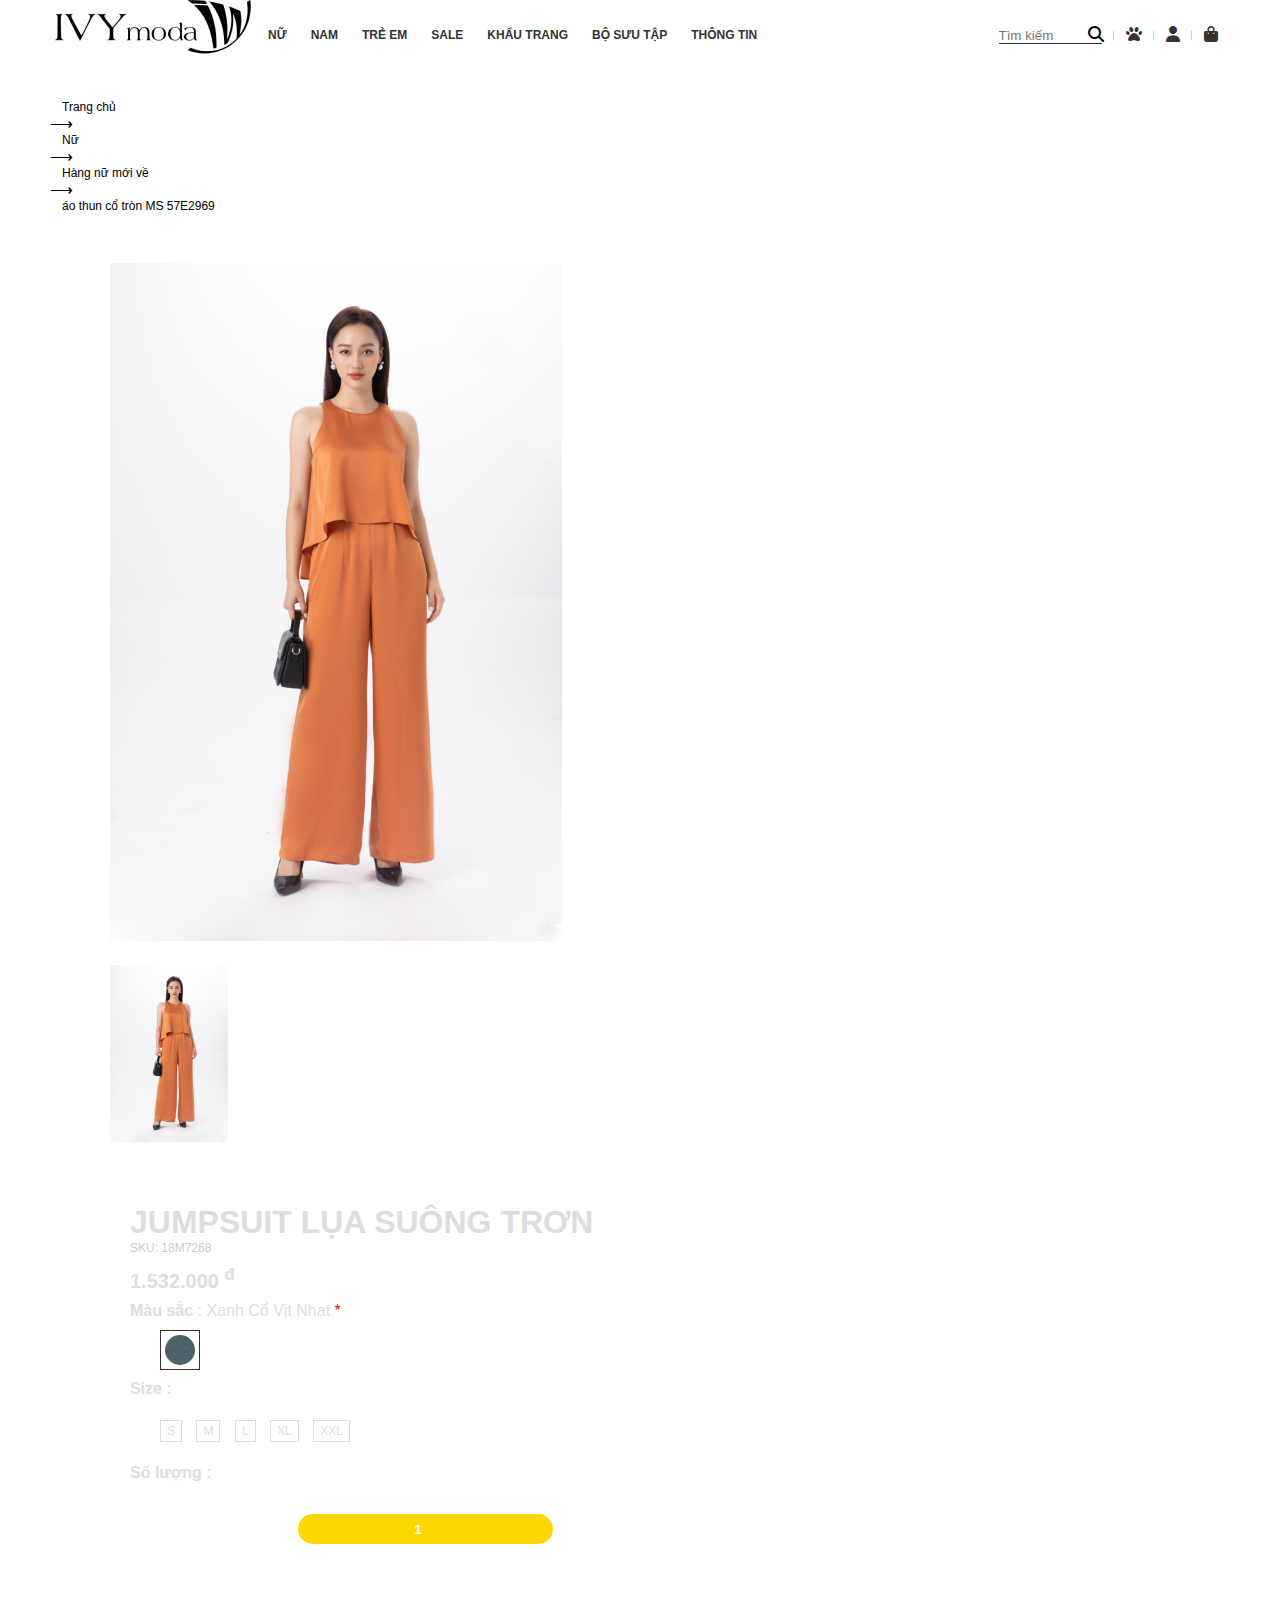
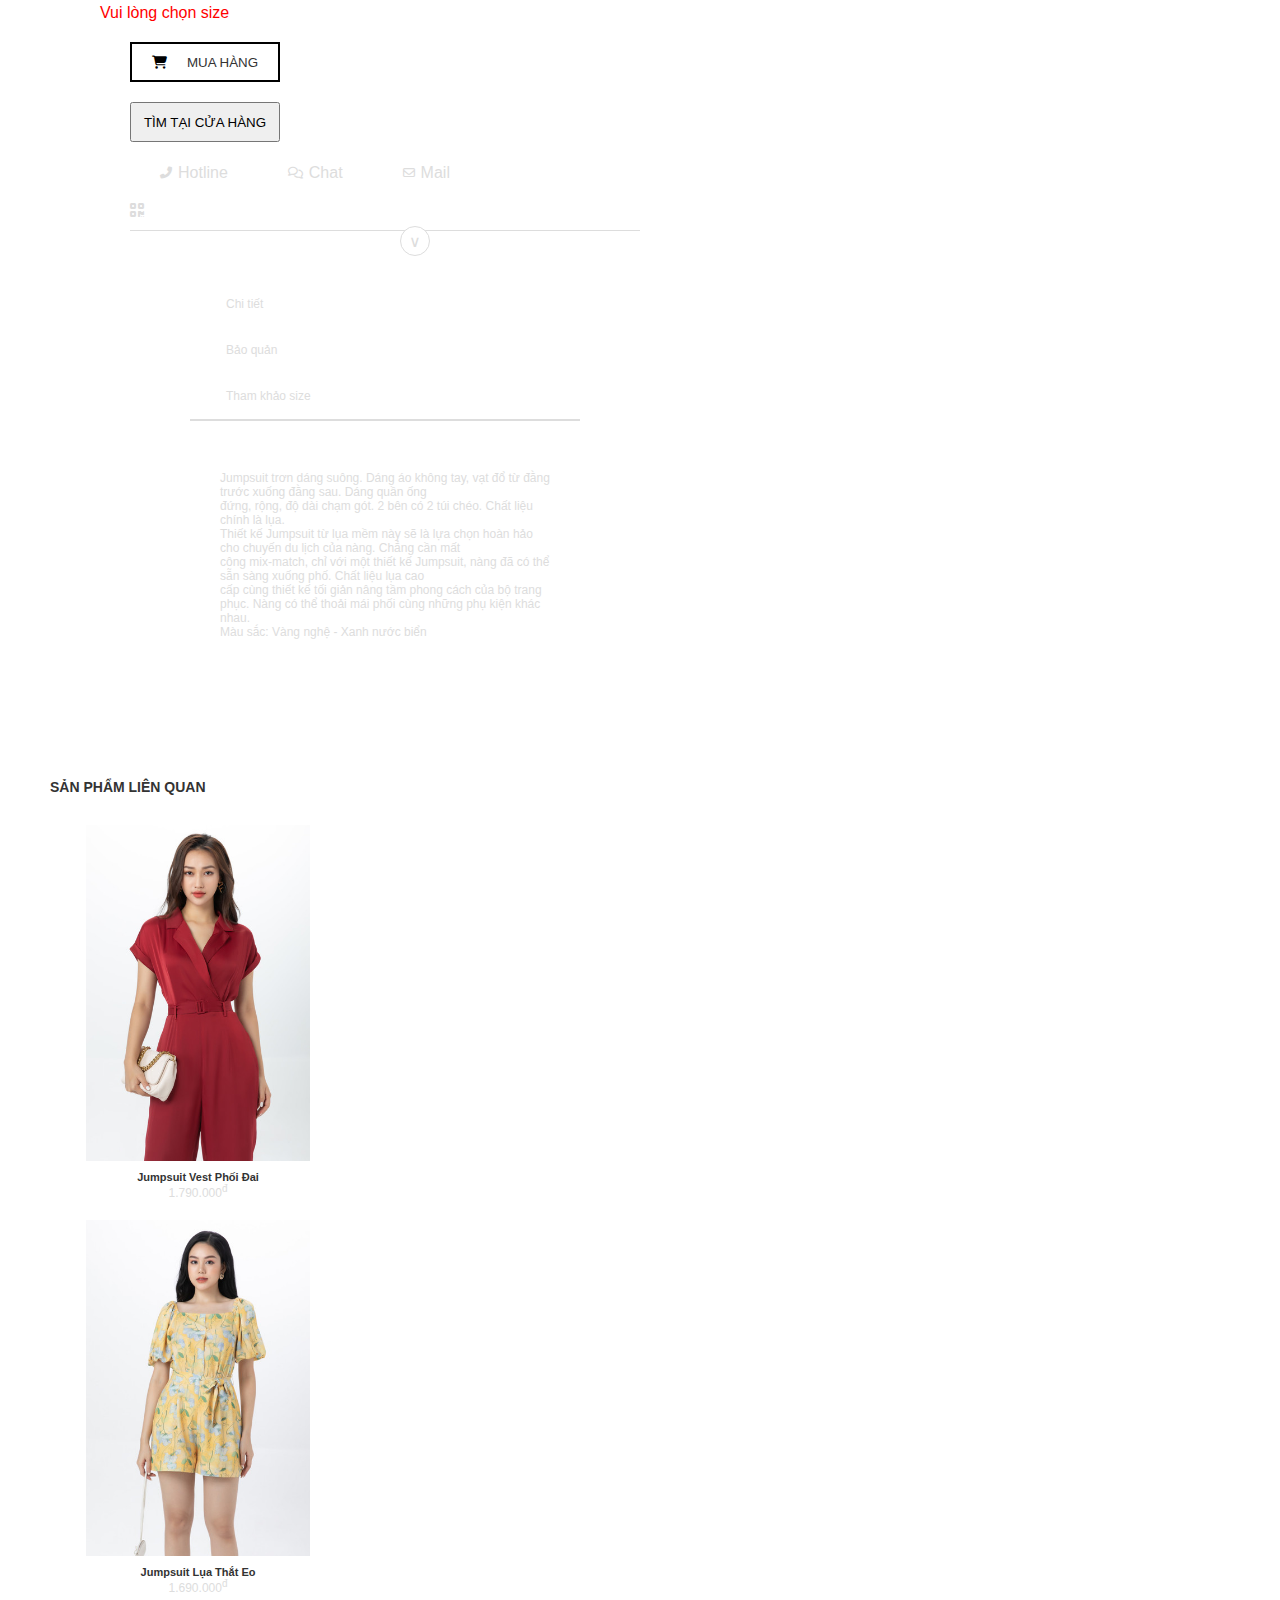
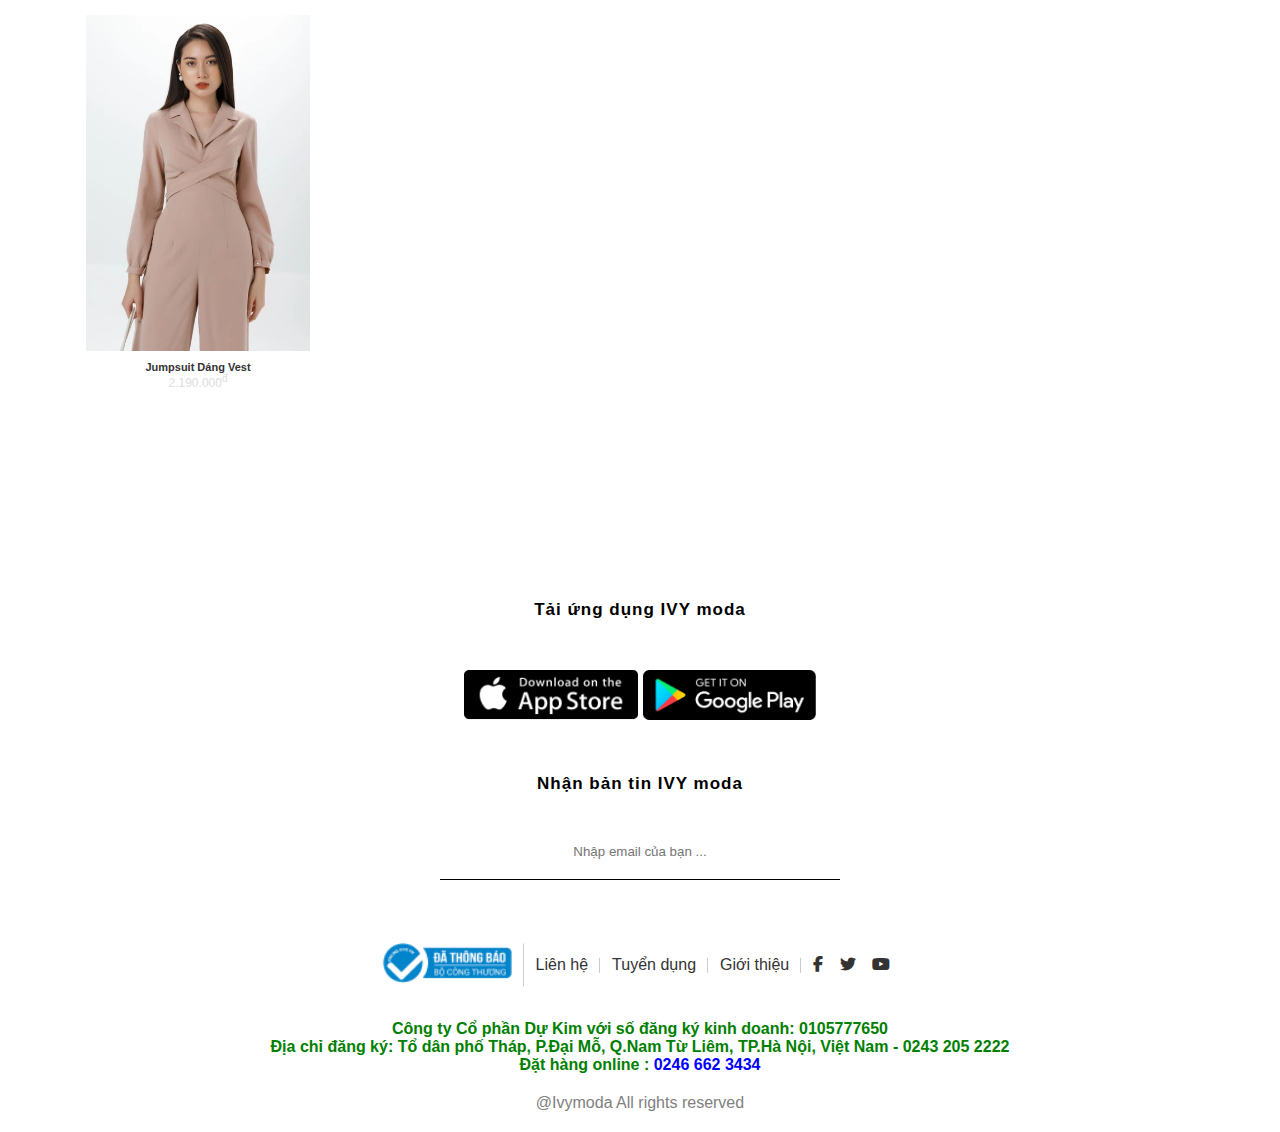
==== pages/product.html @ a55b0c38 "first commit" ====
<!DOCTYPE html>
<html lang="en">
  <head>
    <meta charset="UTF-8" />
    <meta http-equiv="X-UA-Compatible" content="IE=edge" />
    <meta name="viewport" content="width=device-width, initial-scale=1.0" />
    <title>Ivy - moda 2022</title>
    <link
      rel="stylesheet"
      href="https://cdnjs.cloudflare.com/ajax/libs/font-awesome/6.1.1/css/all.min.css"
    />
    <link rel="stylesheet" href="../assets/css/styles.css" />
  </head>
  <body>
    <header>
      <a href="index.html">
        <img src="../assets/img/logo.png" alt="Logo" />
      </a>
      <div class="menu">
        <li>
          <a href="">NỮ</a>
          <ul class="sub-menu">
            <li><a href=""> Hàng mới về </a></li>
            <li><a href=""> Collection </a></li>
            <li>
              <a href=""> Áo </a>
              <ul>
                <li><a href="">Áo sơ mi</a></li>
                <li><a href="">Áo thun</a></li>
                <li><a href="">Áo Vest</a></li>
                <li><a href="">Áo Khoác</a></li>
                <li><a href="">Áo Len</a></li>
              </ul>
            </li>
            <li>
              <a href=""> Quần </a>
              <ul>
                <li><a href="">Quần jean</a></li>
                <li><a href="">Quần lửng</a></li>
                <li><a href="">Quần dài</a></li>
              </ul>
            </li>
          </ul>
        </li>
        <li><a href="">NAM</a></li>
        <li><a href="">TRẺ EM</a></li>
        <li><a href="">SALE</a></li>
        <li><a href="">KHẨU TRANG</a></li>
        <li><a href="">BỘ SƯU TẬP</a></li>
        <li><a href="">THÔNG TIN</a></li>
      </div>
      <div class="others">
        <li>
          <input placeholder="Tìm kiếm" type="text" />
          <i class="fas fa-search"></i>
        </li>
        <li><a class="fa fa-paw" href=""></a></li>
        <li><a class="fa fa-user" href=""></a></li>
        <li><a class="fa fa-shopping-bag" href=""></a></li>
      </div>
    </header>
    <!-- Product -->
    <section class="product">
      <div class="container">
        <div class="product-top row">
          <p>Trang chủ</p>
          <span>&#10230; </span>
          <p>Nữ</p>
          <span>&#10230; </span>
          <p>Hàng nữ mới về</p>
          <span>&#10230; </span>
          <p>áo thun cổ tròn MS 57E2969</p>
        </div>
        <div class="product-content row">
          <div class="product-content-left row">
            <div class="product-content-left-big-img">
              <img src="../assets/img/detail.jpg" alt="" />
            </div>
            <div class="product-content-left-small-img">
              <img src="../assets/img/detail.jpg" alt="" />
              <img src="../assets/img/detai2.jpg" alt="" />
              <img src="../assets/img/detai3.jpg" alt="" />
              <img src="../assets/img/detai4.jpg" alt="" />
            </div>
          </div>
          <div class="product-content-right">
            <div class="product-content-right-product-name">
              <h1>JUMPSUIT LỤA SUÔNG TRƠN</h1>
              <p>SKU: 18M7268</p>
            </div>
            <div class="product-content-right-product-price">
              <p>1.532.000 <sup>đ</sup></p>
            </div>
            <div class="product-content-right-product-color">
              <p>
                <span style="font-weight: bold"> Màu sắc </span> : Xanh Cổ Vịt
                Nhạt
                <span style="color: red">*</span>
              </p>
              <div class="product-content-right-product-color-img">
                <img src="../assets/img/color.png" alt="" />
              </div>
            </div>
            <div class="product-content-right-product-size">
              <p style="font-weight: bold">Size :</p>
              <div class="size">
                <span>S</span>
                <span>M</span>
                <span>L</span>
                <span>XL</span>
                <span>XXL</span>
              </div>
            </div>
            <div class="quantity">
              <p style="font-weight: bold">Số lượng :</p>
              <input type="number" min="0" value="1" />
            </div>
            <p style="color: red">Vui lòng chọn size</p>
            <div class="product-content-right-product-button">
              <button>
                <i class="fas fa-shopping-cart"></i>
                <p><a href="cart.html">MUA HÀNG</a></p>
              </button>
              <button>TÌM TẠI CỬA HÀNG</button>
            </div>
            <div class="product-content-right-product-icon">
              <div class="product-content-right-product-icon-item">
                <i class="fas fa-phone-alt"></i>
                <p>Hotline</p>
              </div>
              <div class="product-content-right-product-icon-item">
                <i class="far fa-comments"></i>
                <p>Chat</p>
              </div>
              <div class="product-content-right-product-icon-item">
                <i class="far fa-envelope"></i>
                <p>Mail</p>
              </div>
            </div>
            <div class="product-content-right-product-QR">
              <i class="fa-solid fa-qrcode"></i>
            </div>
            <div class="product-content-right-bottom">
              <div class="product-content-right-bottom-top">&#8744;</div>
              <div class="product-content-right-bottom-content-big">
                <div class="product-content-right-bottom-content-title row">
                  <div
                    class="product-content-right-bottom-content-title-item chitiet"
                  >
                    <p>Chi tiết</p>
                  </div>
                  <div
                    class="product-content-right-bottom-content-title-item baoquan"
                  >
                    <p>Bảo quản</p>
                  </div>
                  <div class="product-content-right-bottom-content-title-item">
                    <p>Tham khảo size</p>
                  </div>
                </div>
                <div class="product-content-right-bottom-content">
                  <div class="product-content-right-bottom-content-chitiet">
                    Jumpsuit trơn dáng suông. Dáng áo không tay, vạt đổ từ đằng
                    trước xuống đằng sau. Dáng quần ống <br />
                    đứng, rộng, độ dài chạm gót. 2 bên có 2 túi chéo. Chất liệu
                    chính là lụa. <br />
                    Thiết kế Jumpsuit từ lụa mềm này sẽ là lựa chọn hoàn hảo cho
                    chuyến du lịch của nàng. Chẳng cần mất <br />
                    công mix-match, chỉ với một thiết kế Jumpsuit, nàng đã có
                    thể sẵn sàng xuống phố. Chất liệu lụa cao <br />
                    cấp cùng thiết kế tối giản nâng tầm phong cách của bộ trang
                    phục. Nàng có thể thoải mái phối cùng những phụ kiện khác
                    nhau. <br />
                    Màu sắc: Vàng nghệ - Xanh nước biển
                  </div>
                  <div class="product-content-right-bottom-content-baoquan">
                    Chi tiết bảo quản sản phẩm : <br /><br />
                    * Vải dệt kim : sau khi giặt sản phẩm phải được phơi ngang
                    tránh bai dãn. <br />
                    * Vải voan , lụa , chiffon nên giặt bằng tay. <br />
                    * Vải thô , tuytsy , kaki không có phối hay trang trí đá
                    cườm thì có thể giặt máy. <br />
                    * Vải thô , tuytsy, kaki có phối màu tường phản hay trang
                    trí voan , lụa , đá cườm thì cần giặt tay. <br />
                    * Đồ Jeans nên hạn chế giặt bằng máy giặt vì sẽ làm phai màu
                    jeans.Nếu giặt thì nên lộn trái sản phẩm <br />
                    khi giặt , đóng khuy , kéo khóa, không nên giặt chung cùng
                    đồ sáng màu , tránh dính màu vào các sản <br />
                    phẩm khác.
                  </div>
                </div>
              </div>
            </div>
          </div>
        </div>
      </div>
    </section>
    <!-- product-related -->
    <section class="product-related">
      <div class="product-related-title">
        <p>SẢN PHẨM LIÊN QUAN</p>
      </div>
      <div class="product-content row">
        <div class="product-related-item">
          <img src="../assets/img/related1.jpg" alt="" />
          <h1>Jumpsuit Vest Phối Đai</h1>
          <p>1.790.000<sup>đ</sup></p>
        </div>
        <div class="product-related-item">
          <img src="../assets/img/related2.jpg" alt="" />
          <h1>Jumpsuit Lụa Thắt Eo</h1>
          <p>1.690.000<sup>đ</sup></p>
        </div>
        <div class="product-related-item">
          <img src="../assets/img/related3.jpg" alt="" />
          <h1>Jumpsuit Dáng Vest</h1>
          <p>2.190.000<sup>đ</sup></p>
        </div>
      </div>
    </section>
    <!-- app-container -->
    <section class="app-container">
      <p>Tải ứng dụng IVY moda</p>
      <div class="app-google">
        <img src="../assets/img/app-store.png" alt="" />
        <img src="../assets/img/google-play.png" alt="" />
      </div>
      <p>Nhận bản tin IVY moda</p>
      <input type="text" placeholder="Nhập email của bạn ..." />
    </section>
    <!-- footer -->
    <div class="footer-top">
      <li>
        <a href=""><img src="../assets/img/bo-cong-thuong.png" alt="" /></a>
      </li>
      <li><a href=""> Liên hệ </a></li>
      <li><a href=""> Tuyển dụng </a></li>
      <li><a href=""> Giới thiệu </a></li>
      <li>
        <a href="" class="fab fa-facebook-f"></a>
        <a href="" class="fab fa-twitter"></a>
        <a href="" class="fab fa-youtube"></a>
      </li>
    </div>
    <div class="footer-center">
      <p>
        Công ty Cổ phần Dự Kim với số đăng ký kinh doanh: 0105777650 <br />
        Địa chỉ đăng ký: Tổ dân phố Tháp, P.Đại Mỗ, Q.Nam Từ Liêm, TP.Hà Nội,
        Việt Nam - 0243 205 2222 <br />
        Đặt hàng online : <b> 0246 662 3434 </b>
      </p>
    </div>
    <div class="footer-bottom">@Ivymoda All rights reserved</div>
    <script src="../js/script.js"></script>
  </body>
</html>
---- assets/css/styles.css ----
* {
  margin: 0;
  padding: 0;
  box-sizing: border-box;
  font-family: Arial, Helvetica, sans-serif;
}
li {
  list-style: none;
}
a {
  text-decoration: none;
  color: #333;
}
header {
  display: flex;
  justify-content: space-between;
  padding: 12px 50px;
  height: 70px;
  align-items: center;
  position: fixed;
  top: 0;
  left: 0;
  z-index: 1;
  background: rgba(255, 255, 255, 0.3);
  width: 100%;
}
header.sticky {
  background: rgba(255, 255, 255, 1);
}
header:hover {
  background: rgba(255, 255, 255, 1);
}
.logo {
  flex: 1;
}
.menu {
  flex: 3;
  display: flex;
}
.menu > li {
  padding: 0 12px;
  position: relative;
}
.menu > li:hover .sub-menu {
  visibility: visible;
  top: 45px;
}
.sub-menu {
  position: absolute;
  width: 150px;
  border: 1px solid #ccc;
  padding: 10px 0 10px 20px;
  visibility: hidden;
  top: 60px;
  transition: 0.3s;
  z-index: 1;
  background: #fff;
}
.sub-menu ul {
  padding-left: 20px;
}
.sub-menu li a {
  font-weight: normal;
  font-size: 12px !important;
}
.menu li a {
  font-size: 12px;
  font-weight: bold !important;
  display: block;
  line-height: 20px;
}
.others {
  flex: 1;
  display: flex;
}
.others > li {
  padding: 0 12px;
  position: relative;
}
.others > li::after {
  content: "";
  display: block;
  width: 1px;
  height: 50%;
  background: #cccccc;
  position: absolute;
  right: 0;
  top: 50%;
  transform: translateY(-50%);
}
.others > li:last-child::after {
  display: none;
}
.others > li:first-child {
  position: relative;
}
.others > li:first-child input {
  width: 100%;
  border: none;
  border-bottom: 1px solid #333;
  background: transparent;
  outline: none;
}
.others > li:first-child i {
  position: absolute;
  right: 10px;
}

/* Image */
#Slider {
  margin-top: 100px;
  display: flex;
  align-items: center;
  justify-content: center;
}
#Slider img {
  width: 100%;
  padding: 0 10px;
  object-fit: contain;
}
.slider__button {
  z-index: 100;
  top: 350px;
}
.slider__button button i {
  font-size: 32px;
  color: white;
  background: black;
  width: 40px;
  height: 40px;
  display: flex;
  align-items: center;
  justify-content: center;
  border-radius: 10px;
  cursor: pointer;
}
.slider__button button:first-child {
  left: 20px;
  position: absolute;
  z-index: 200;
}
.slider__button button:last-child {
  right: 20px;
  position: absolute;
  z-index: 200;
}
#Slider {
  padding-bottom: 30px;
  border-bottom: 2px solid #000;
  overflow: hidden;
}

/* ---------------- app-container ---------------- */
.app-container {
  text-align: center;
  align-items: center;
  padding: 150px 0 50px 0;
}
.app-google {
  margin: 50px;
}
.app-google img {
  height: 50px;
}
.app-container p {
  line-height: 20px;
  letter-spacing: 1px;
  font-size: 17px;
  color: #000;
  font-weight: bold;
}
.app-container input {
  margin-top: 50px;
  border: none;
  border-bottom: 1px solid #000;
  padding-bottom: 20px;
  width: 400px;
  text-align: center;
  outline: none;
}
/* --------------- footer -------------------- */
footer {
  text-align: center;
}
.footer-top {
  display: flex;
  text-align: center;
  justify-content: center;
  align-items: center;
  margin-bottom: 20px;
  height: 70px;
}
.footer-top img {
  height: 50px;
}
.footer-top li {
  padding: 0 12px;
  position: relative;
}
.footer-top li::after {
  content: "";
  display: block;
  width: 1px;
  height: 80%;
  background: #cccccc;
  position: absolute;
  right: 0;
  top: 50%;
  transform: translateY(-50%);
}

.footer-top li:last-child::after {
  display: none;
}
.footer-top li:last-child a {
  margin-right: 12px;
  color: #333;
}
.footer-center {
  text-align: center;
}
.footer-center p {
  color: green;
  font-weight: 600;
}
.footer-center b {
  color: blue;
}
.footer-bottom {
  margin: 20px 0;
  text-align: center;
  color: gray;
  font-weight: 500;
}
/* Category */
.row {
  display: flex;
  flex-wrap: wrap;
}
.category {
  padding: 100px 50px 0;
}
.category-top {
  margin-bottom: 50px;
}
.category-top p {
  font-family: Arial, Helvetica, sans-serif;
  margin: 0 12px;
  font-size: 12px;
}
.category-left {
  width: 20%;
}
.category-right {
  width: 80%;
}
.category-right-top-item:first-child {
  /* 2 lan khoang cach cua flex:1 */
  flex: 2;
  font-size: 16px;
  font-family: Arial, Helvetica, sans-serif;
  font-weight: bold;
}
.category-right-top-item {
  flex: 1;
  padding: 0 12px;
}
.category-right-top-item button {
  width: 100%;
  padding: 10px 15px;
  display: flex;
  justify-content: space-between;
  background-color: #ffff;
  border: 1px solid #dddddd;
  cursor: pointer;
}
.category-right-top-item select {
  width: 100%;
  padding: 10px 15px;
  display: flex;
  justify-content: space-between;
  background-color: #ffff;
  border: 1px solid #dddddd;
  cursor: pointer;
}
.category-right-content {
  margin-top: 20px;
  justify-content: space-between;
}
.category-right-content-item {
  width: calc(25% - 12px);
  text-align: center;
  padding: 12px 0;
}
.category-right-content-item h1 {
  font-size: 11px;
  font-family: Arial, Helvetica, sans-serif;
  margin-top: 6px;
  color: #333333;
}
.category-right-content-item img {
  width: 100%;
}
.category-right-content-item p {
  font-size: 12px;
}
.category-right-bottom {
  justify-content: space-between;
  margin: 30px 0 20px;
  width: 100%;
}
.category-right-bottom p {
  font-family: Arial, Helvetica, sans-serif;
  font-size: 11px;
}
.category-left ul li {
  padding: 12px 0;
}
.category-left ul li > a {
  color: black;
  font-size: 16px;
  font-weight: bold;
  font-family: Arial, Helvetica, sans-serif;
}
.category-left ul li ul li {
  padding-left: 10px;
}
.category-left-li ul {
  display: none;
}
.category-left-li.block ul {
  display: block;
}
.category-left ul li ul li a {
  color: #333333;
  font-size: 12px;
}
/* Product - detail */
.product {
  padding: 100px 50px;
}
.product-top {
  margin-bottom: 30px;
}
.product-top p {
  font-family: Arial, Helvetica, sans-serif;
  margin: 0 12px;
  font-size: 12px;
}
.product-content-left {
  width: 50%;
}
.product-content-left-big-img {
  width: 80%;
  padding-right: 20px;
}
.product-content-left-big-img img {
  width: 100%;
}
.product-content-left-small-img {
  width: 20%;
}
.product-content-left-small-img img {
  cursor: pointer;
  width: 100%;
}
.product-content-right {
  width: 50%;
  padding-left: 20px;
}
.product-content-right-product-name {
  font-family: Arial, Helvetica, sans-serif;
  font-size: 16px;
}
.product-content-right-product-name p {
  color: #cccccc;
  font-size: 12px;
}
.product-content-right-product-price {
  margin: 12px 0;
  font-size: 20px;
  font-weight: bold;
  font-family: Arial, Helvetica, sans-serif;
}
.product-content-right-product-color img {
  width: 30px;
  height: 30px;
  border-radius: 50%;
}
.product-content-right-product-color-img {
  height: 40px;
  width: 40px;
  border: 1px solid #333;
  display: flex;
  align-items: center;
  justify-content: center;
  margin: 12px 0;
}
.size span {
  display: inline-block;
  padding: 3px 6px;
  border: 1px solid #dddddd;
  margin: 12px 10px 12px 0;
  font-size: 12px;
  cursor: pointer;
}
.quantity {
  display: flex;
  margin-bottom: 20px;
}
.quantity input {
  width: 35px;
  padding-left: 3px;
}
.product-content-right-product-button button {
  width: 150px;
  height: 40px;
  display: block;
  margin: 20px 0 12px;
  transition: all 0.3s ease;
}
.product-content-right-product-button button:first-child {
  display: flex;
  align-items: center;
  justify-content: space-evenly;
  background-color: #fff;
  border: 2px solid black;
  cursor: pointer;
}
.product-content-right-product-button button:first-child:hover {
  background-color: black;
  color: #fff;
}
.product-content-right-product-button button:last-child:hover {
  border: 2px solid #bf8a49;
  color: #bf8a49;
  background-color: #fff;
  cursor: pointer;
}
.product-content-right-product-icon {
  display: flex;
}
.product-content-right-product-icon-item {
  display: flex;
  margin-right: 12px;
  justify-content: center;
  align-items: center;
}
.product-content-right-product-icon-item i {
  font-size: 12px;
  margin-right: 6px;
}
.product-content-right-product-QR {
  margin: 20px 0;
}
.product-content-right-bottom {
  padding-top: 40px;
  position: relative;
  border-top: 1px solid #dddddd;
}
.product-content-right-bottom-top {
  position: absolute;
  width: 30px;
  height: 30px;
  border: 1px solid #dddddd;
  display: flex;
  align-items: center;
  justify-content: center;
  background-color: #fff;
  top: -15px;
  left: 50%;
  border-radius: 50%;
  transform: translateX(-50%);
  cursor: pointer;
}
.product-content-right-bottom-content-title {
  border-bottom: 2px solid #dddddd;
}
.product-content-right-bottom-content-title-item {
  padding: 6px;
  cursor: pointer;
  margin-right: 6px;
}
.product-content-right-bottom-content-title-item p {
  font-family: Arial, Helvetica, sans-serif;
  font-size: 12px;
}
.product-content-right-bottom-content {
  padding-top: 30px;
}
.product-content-right-bottom-content {
  font-family: Arial, Helvetica, sans-serif;
  font-size: 12px;
}
.product-content-right-bottom-content-baoquan {
  display: none;
}
.activeB {
  display: none;
}
/* Product-related */
.product-related {
  margin-bottom: 50px;
  padding: 0 50px;
}
.product-related-title {
  margin: 20px 0;
}
.product-related-title p {
  font-family: Arial, Helvetica, sans-serif;
  font-size: 14px;
  font-weight: bold;
  color: #333333;
}
.product-related-item {
  width: 20%;
  text-align: center;
  padding: 0 6px;
}
.product-related-item img {
  width: 100%;
}
.product-related-item h1 {
  font-family: Arial, Helvetica, sans-serif;
  font-size: 11px;
  color: #333333;
  margin-top: 6px;
}
.product-related-item p {
  font-size: 12px;
}
/* Cart */
.cart {
  padding: 100px 0;
  padding: 0 50px;
}
.cart-top-wrap {
  display: flex;
  justify-content: center;
  align-items: center;
  padding-top: 60px;
}
.cart-top {
  height: 2px;
  width: 70%;
  background-color: #dddddd;
  display: flex;
  align-items: center;
  justify-content: space-between;
  margin: 50px 0 100px;
}
.cart-top-item {
  width: 40px;
  height: 40px;
  border-radius: 50%;
  border: 1px solid #dddddd;
  display: flex;
  align-items: center;
  justify-content: center;
  background-color: #fff;
}
.cart-top-item i {
  color: #dddddd;
}
.cart-top-cart {
  border: 1px solid #0db7ea;
}
.cart-top-cart i {
  color: #0db7ea;
}
.cart-content-left {
  flex: 2;
  padding-right: 12px;
}
.cart-content-left table {
  width: 100%;
  text-align: center;
}
.cart-content-left table th {
  padding-bottom: 30px;
  font-family: Arial, Helvetica, sans-serif;
  font-size: 12px;
  text-transform: uppercase;
  color: #333;
  border-collapse: collapse;
  border-bottom: 2px solid #dddddd;
}
.cart-content-left table p {
  font-family: Arial, Helvetica, sans-serif;
  font-size: 12px;
  color: #333;
}
.cart-content-left table input {
  width: 30px;
}
.cart-content-left table span {
  display: block;
  width: 20px;
  height: 20px;
  border: 1px solid #dddddd;
  cursor: pointer;
}
.cart-content-left table td {
  padding: 20px 0;
  border-bottom: 2px solid #dddddd;
}
.cart-content-left td:first-child img {
  width: 130px;
}
.cart-content-left td:nth-child(2) {
  max-width: 130px;
}
.cart-content-left td:nth-child(3) {
  width: 30px;
}
.cart-content-right {
  flex: 1;
  padding-left: 12px;
  border-left: 2px solid #dddddd;
}
.cart-content-right table {
  width: 100%;
}
.cart-content-right table th {
  padding-bottom: 30px;
  font-family: Arial, Helvetica, sans-serif;
  font-size: 12px;
  color: #333;
  border-collapse: collapse;
  border-bottom: 2px solid #dddddd;
}
.cart-content-right table td {
  font-family: Arial, Helvetica, sans-serif;
  font-size: 12px;
  color: #333;
  padding: 6px 0;
}
.cart-content-right tr:nth-child(4) td {
  border-bottom: 2px solid #dddddd;
}
.cart-content-right tr td:last-child {
  text-align: right;
}
.cart-content-right-text {
  margin: 20px 0;
  text-align: center;
}
.cart-content-right-text p {
  font-family: Arial, Helvetica, sans-serif;
  font-size: 12px;
  color: #333;
}
.cart-content-right-button {
  text-align: center;
  align-items: center;
}
.cart-content-right-button button:first-child {
  background-color: #fff;
  border: 1px solid black;
  margin-right: 20px;
}
.cart-content-right-button button:first-child:hover {
  background-color: #ddd;
}
.cart-content-right-button button:last-child {
  background-color: black;
  color: #fff;
  border: none;
  border: 1px solid black;
}
.cart-content-right-button button:last-child:hover {
  background-color: #dddddd;
  color: black;
}
.cart-content-right-dangnhap {
  margin-top: 20px;
}
.cart-content-right-dangnhap p {
  font-family: Arial, Helvetica, sans-serif;
  font-size: 12px;
  color: #333;
}
/* Delivery */
.delivery {
  padding: 100px 50px;
}
.delivery-top-wrap {
  display: flex;
  justify-content: center;
  align-items: center;
}
.delivery-top {
  height: 2px;
  width: 70%;
  background-color: #dddddd;
  display: flex;
  align-items: center;
  justify-content: space-between;
  margin: 50px 0 100px;
}
.delivery-top-item {
  width: 40px;
  height: 40px;
  border-radius: 50%;
  border: 1px solid #dddddd;
  display: flex;
  align-items: center;
  justify-content: center;
  background-color: #fff;
}
.delivery-top-item i {
  color: #dddddd;
}
.delivery-top-adress {
  border: 1px solid #0db7ea;
}
.delivery-top-adress i {
  color: #0db7ea;
}
.delivery-content-left {
  width: 60%;
  padding-right: 12px;
}
.delivery-content-left p {
  font-family: Arial, Helvetica, sans-serif;
  font-size: 12px;
}
.delivery-content-left > p {
  font-weight: bold;
}
.delivery-content-left label {
  font-family: Arial, Helvetica, sans-serif;
  font-size: 12px;
  margin-bottom: 6px;
  display: block;
}
.delivery-content-left-dangnhap {
  margin-top: 12px;
}
.delivery-content-left-dangnhap i {
  font-size: 12px;
  margin-right: 12px;
}
.delivery-content-left-khachle {
  margin: 12px 0;
}
.delivery-content-left-khachle input {
  margin-right: 12px;
}
.delivery-content-left-dangky {
  margin-bottom: 30px;
}
.delivery-content-left-dangky input {
  margin-right: 12px;
}
.delivery-content-left-input-top {
  justify-content: space-between;
}
.delivery-content-left-input-top-item {
  width: calc(50% - 12px);
}
.delivery-content-left-input-top-item input {
  width: 100%;
  height: 35px;
  border: 1px solid #dddddd;
  padding-left: 6px;
}
.delivery-content-left-input-bottom input {
  width: 100%;
  height: 35px;
  border: 1px solid #dddddd;
  padding-left: 6px;
}
.delivery-content-left-button p {
  display: inline-block;
  font-family: Arial, Helvetica, sans-serif;
  font-size: 12px;
}
.delivery-content-left-button span {
  margin-right: 12px;
}
.delivery-content-left-button {
  justify-content: space-between;
  padding-top: 20px;
}
.delivery-content-left-button button {
  height: 35px;
  border: 2px solid black;
  cursor: pointer;
  padding: 6px 12px;
  transition: all 0.3s ease;
}
.delivery-content-left-button button:hover {
  background-color: black;
  color: #fff;
}
.delivery-content-right {
  width: 40%;
  padding-left: 12px;
  border-left: 2px solid #dddddd;
  height: auto;
}
.delivery-content-right table {
  width: 100%;
  font-family: Arial, Helvetica, sans-serif;
  font-size: 12px;
  text-align: center;
}
.delivery-content-right table tr th:first-child {
  text-align: left;
}
.delivery-content-right table tr th {
  padding-bottom: 12px;
  border-bottom: 2px solid #dddddd;
}
.delivery-content-right table tr th:last-child {
  text-align: right;
}
.delivery-content-right table tr td {
  padding: 6px 0;
}
.delivery-content-right table tr:nth-child(4) {
  border-top: 2px solid #dddddd;
}
.delivery-content-right table tr td:last-child {
  text-align: right;
}
.delivery-content-right table tr td:first-child {
  text-align: left;
}
/* Payment */
.payment {
  padding: 100px 0;
}
.payment-top-wrap {
  display: flex;
  justify-content: center;
  align-items: center;
}
.payment-top {
  height: 2px;
  width: 70%;
  background-color: #dddddd;
  display: flex;
  align-items: center;
  justify-content: space-between;
  margin: 50px 0 100px;
}
.payment-top-item {
  width: 40px;
  height: 40px;
  border-radius: 50%;
  border: 1px solid #dddddd;
  display: flex;
  align-items: center;
  justify-content: center;
  background-color: #fff;
}
.payment-top-item i {
  color: #dddddd;
}
.payment-top-payment {
  border: 1px solid #0db7ea;
}
.payment-top-payment i {
  color: #0db7ea;
}
.payment-content {
  padding: 0 50px;
}
.payment-content-left {
  width: 60%;
  padding: 0 100px;
}
.payment-content-left p {
  font-family: Arial, Helvetica, sans-serif;
  font-size: 18px;
  font-weight: bold;
}
.payment-content-right {
  width: 40%;
}
.payment-bottom {
  display: flex;
  align-items: center;
  justify-content: center;
}
.payment-bottom button {
  padding: 10px 15px;
}
.payment-content-left-one {
  padding: 12px;
}
.payment-content-left-one li {
  padding-left: 6px;
}
.payment-content-left-one input {
  transform: translateY(2px);
}
.payment-content-left span {
  padding: 0 20px;
}
.payment-content-left-two {
  padding: 15px;
}
.payment-content-left-two li {
  padding-left: 6px;
}
.payment-content-left-two input {
  transform: translateY(2px);
}
.payment-content-left-three {
  padding: 15px;
}
.payment-content-left-three li {
  padding-left: 6px;
}
.payment-content-left-three input {
  transform: translateY(2px);
}
.payment-content-left-for {
  padding: 15px;
}
.payment-content-left-for li {
  padding-left: 6px;
}
.payment-content-left-for input {
  transform: translateY(2px);
}
.payment-content-left-five {
  padding: 15px;
}
.payment-content-left-five li {
  padding-left: 6px;
}
.payment-content-left-five input {
  transform: translateY(2px);
}
.payment-content-right {
}
.pay-content-right input {
  width: 250px;
  height: 30px;
  padding: 10px 0;
  padding-left: 4px;
}
.pay-content-right input:first-child {
  margin-bottom: 20px;
}
/* Redirect */
.redirect {
  margin-bottom: 10px;
}
/* Responsive */
/* Mobile: width < 740px */
@media only screen and (max-width: 739px) {
  header {
    width: 40%;
  }
  .logo a img {
    width: 80px;
    object-fit: cover;
    left: 18px;
    position: absolute;
    top: 24px;
  }
  .menu li a {
    display: none;
  }
  .footer-top li a {
  }
}
/* Validation */
.authentication {
  width: 500px;
  height: 520px;
  background: gray;
  margin: 200px auto;
}
.authentication h2 {
  text-align: center;
  font-size: 20px;
  color: greenyellow;
  font-weight: 400;
  padding: 20px 0;
}
.row {
  display: flex;
  flex-direction: column;
}
.row label {
  padding: 0 20px;
  color: white;
}
.row input {
  width: 90%;
  height: 30px;
  border-radius: 20px;
  border: none;
  outline: none;
  margin: 12px 20px;
  padding: 0 10px;
}
.row input:last-child {
  width: 50%;
  text-align: center;
  display: flex;
  align-items: center;
  justify-content: center;
  margin: 50px auto;
  color: white;
  background: gold;
  font-weight: bold;
}
.row div {
  margin: 10px 30px;
  color: #ddd;
}
/* Modal */
.item-three {
  height: 200px;
  /* width: 600px; */
  overflow: hidden;
  font-family: sans-serif;
  background: linear-gradient(
    45deg,
    rgb(65, 88, 208) 0%,
    rgb(200, 80, 192) 50%,
    rgb(255, 204, 112) 100%
  );
  margin-top: 80px;
}
.open-modal-btn {
  padding: 20px 40px;
  border: none;
  outline: none;
  border-radius: 6px;
  position: relative;
  top: 50%;
  left: 08%;
  transform: translate(-50%, -50%);
  font-size: 25px;
}
.modal {
  position: fixed;
  top: 0;
  height: 100vh;
  width: 100vw;
  background: rgba(0, 0, 0, 0.6);
}
.modal__inner {
  width: 400px;
  position: relative;
  top: 44%;
  /* margin: auto; */
  margin-left: 710px;
  background: #cccccc;
  border-radius: 5px;
  overflow: hidden;
  animation: modalShow 0.2s linear;
}
.modal__header {
  display: flex;
  align-items: center;
  justify-content: space-between;
  padding: 15px;
  background: var(--pink-color);
  color: green;
}
.modal__body {
  padding: 15px;
}
.modal__body h2 {
  color: var(--pink-color);
  margin-bottom: 10px;
}
.modal__footer {
  padding: 15px;
  text-align: right;
}
.modal__footer button {
  padding: 10px 20px;
  color: green;
  background: var(--pink-color);
  border-radius: 5px;
  border: none;
  outline: none;
  cursor: pointer;
}
.hide {
  display: none;
}
@keyframes modalShow {
  from {
    top: -200px;
    opacity: 0;
  }
  to {
    top: 50%;
    opacity: 1;
  }
}
/* Tablet: width >=740px and width < 1024px */
@media only screen and (min-width: 740px) and (max-width: 1023px) {
}
/* Pc : width >= 1024px */
@media only screen and (max-width: 1024px) {
}
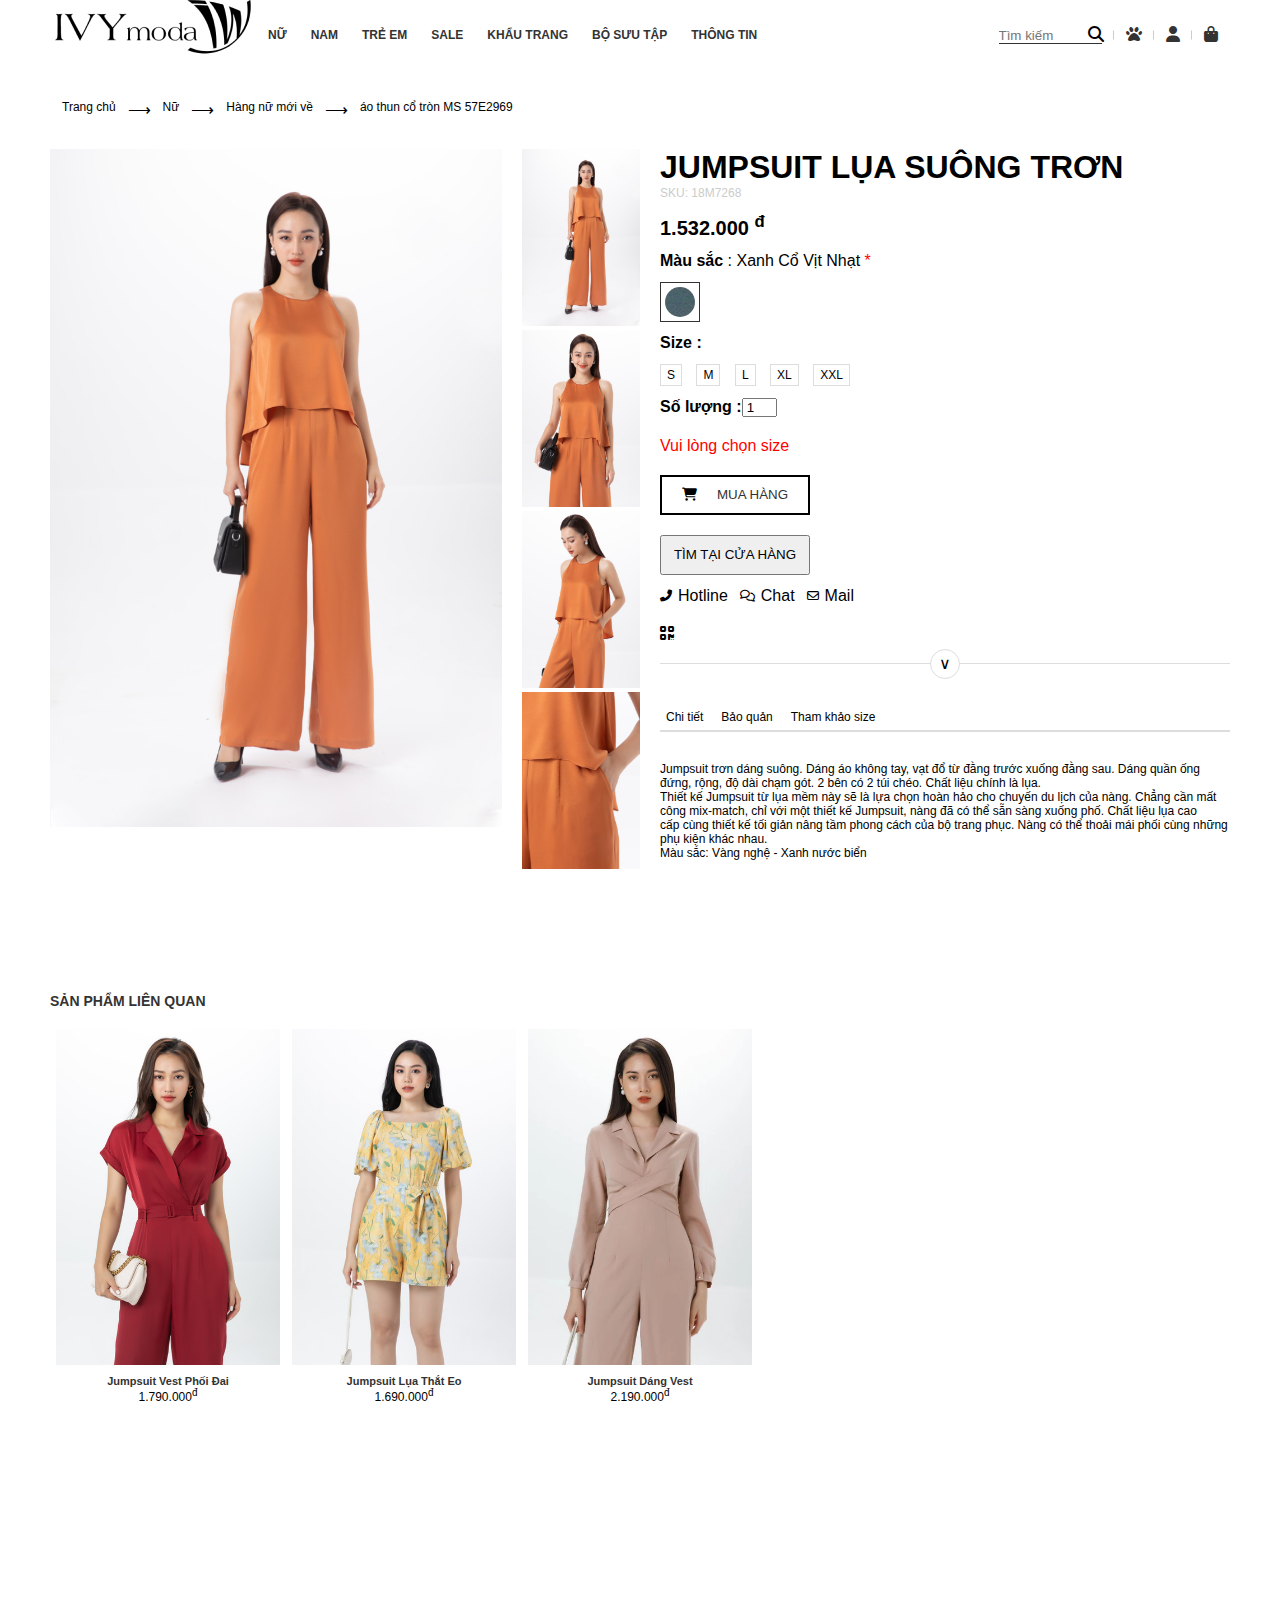
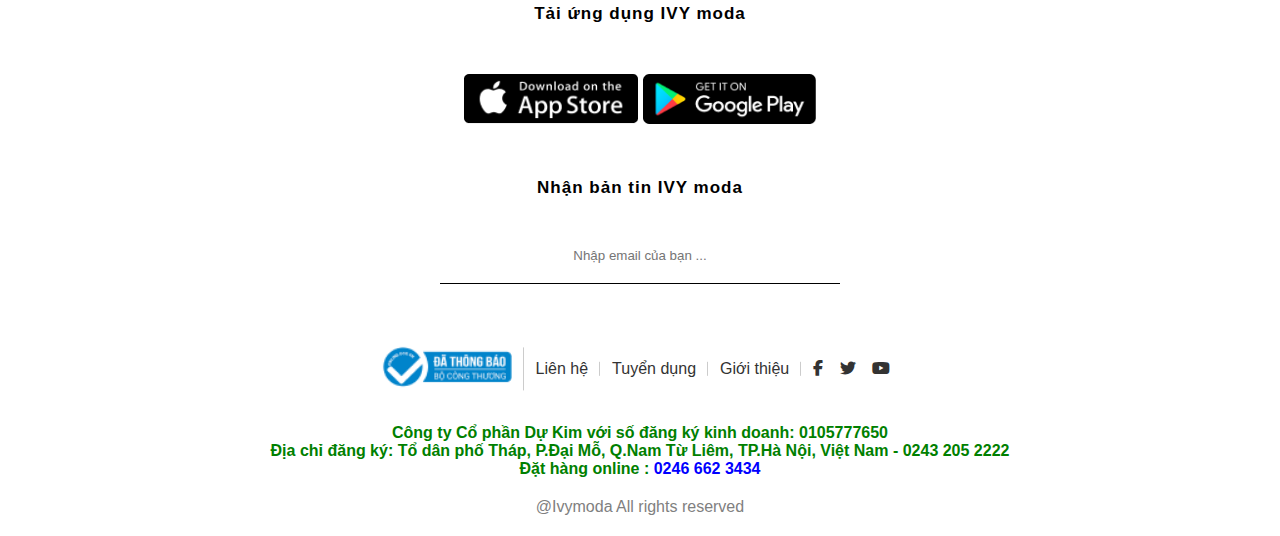
==== commit 09189dd8: "first commit" ====
--- a/pages/product.html
+++ b/pages/product.html
@@ -78,9 +78,9 @@
             </div>
             <div class="product-content-left-small-img">
               <img src="../assets/img/detail.jpg" alt="" />
-              <img src="../assets/img/detai2.jpg" alt="" />
-              <img src="../assets/img/detai3.jpg" alt="" />
-              <img src="../assets/img/detai4.jpg" alt="" />
+              <img src="../assets/img/detail2.jpg" alt="" />
+              <img src="../assets/img/detail3.jpg" alt="" />
+              <img src="../assets/img/detail4.jpg" alt="" />
             </div>
           </div>
           <div class="product-content-right">
--- a/assets/css/styles.css
+++ b/assets/css/styles.css
@@ -100,6 +100,7 @@
   border-bottom: 1px solid #333;
   background: transparent;
   outline: none;
+  padding: 0px 25px 0px 0px;
 }
 .others > li:first-child i {
   position: absolute;
@@ -984,15 +985,15 @@
   font-weight: 400;
   padding: 20px 0;
 }
-.row {
+.row-column {
   display: flex;
   flex-direction: column;
 }
-.row label {
+.row-column label {
   padding: 0 20px;
   color: white;
 }
-.row input {
+.row-column input {
   width: 90%;
   height: 30px;
   border-radius: 20px;
@@ -1001,7 +1002,7 @@
   margin: 12px 20px;
   padding: 0 10px;
 }
-.row input:last-child {
+.row-column input:last-child {
   width: 50%;
   text-align: center;
   display: flex;
@@ -1012,7 +1013,7 @@
   background: gold;
   font-weight: bold;
 }
-.row div {
+.row-column div {
   margin: 10px 30px;
   color: #ddd;
 }
